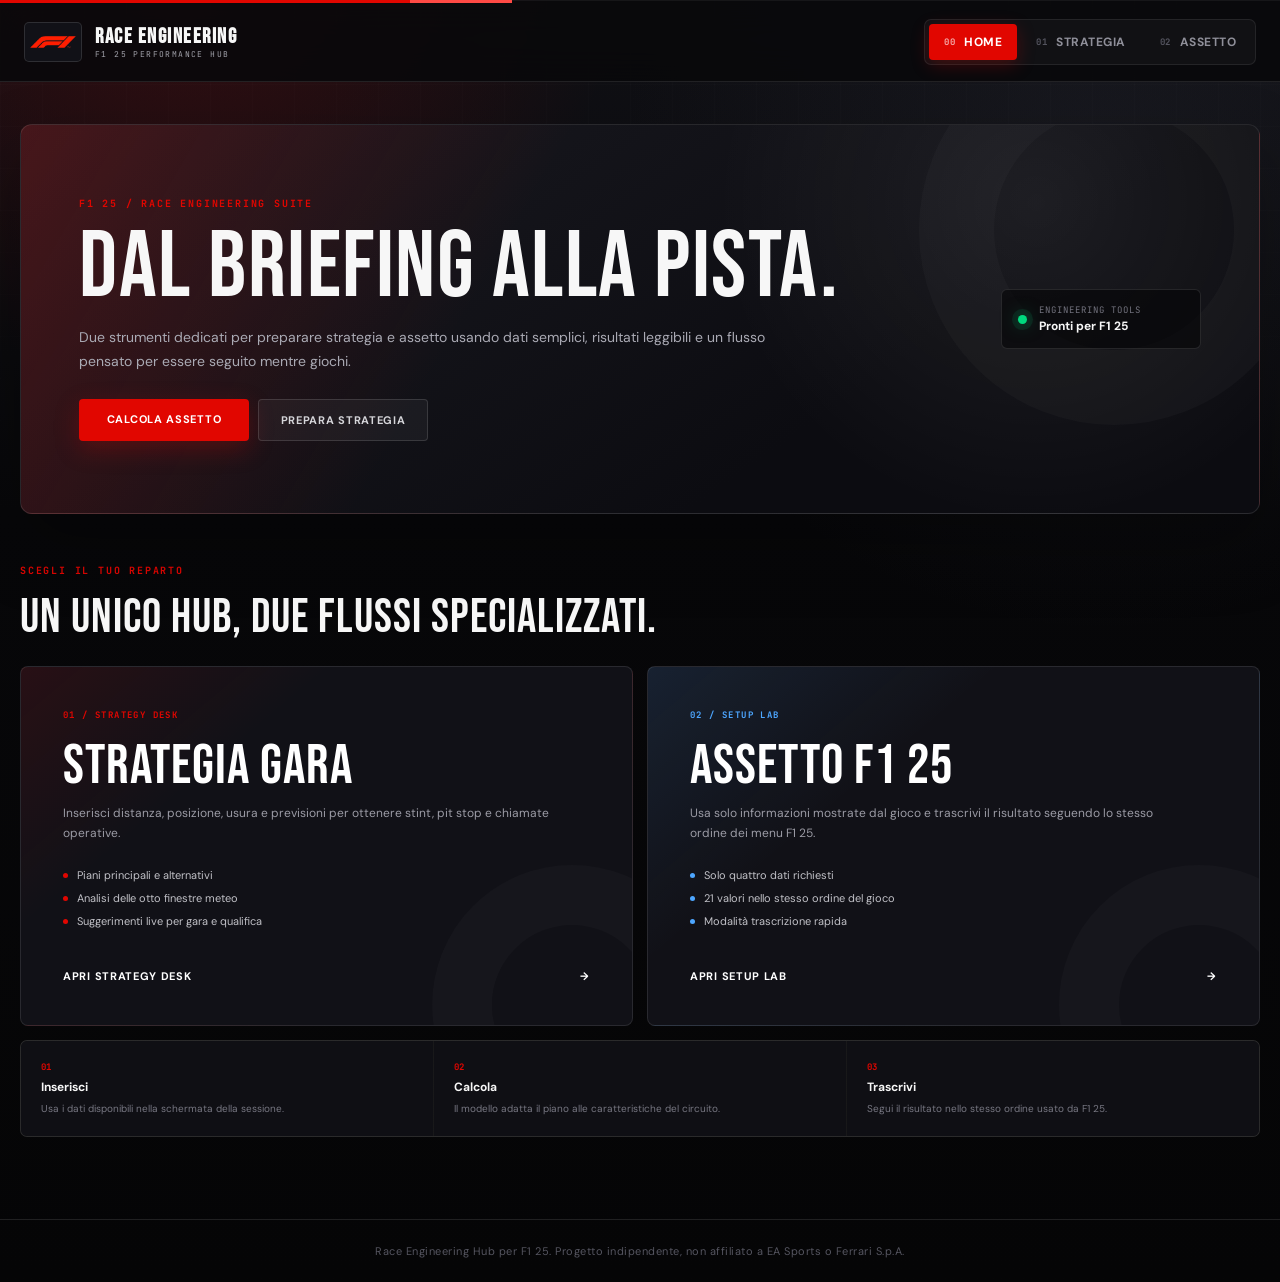
==== index.html @ 2915e136 "Create F1 25 race engineering hub" ====
<!DOCTYPE html>
<html lang="it">
<head>
  <meta charset="UTF-8">
  <meta name="viewport" content="width=device-width, initial-scale=1.0">
  <meta name="description" content="Race Engineering Hub per F1 25: strategia gara e assetto completo.">
  <title>Race Engineering Hub | F1 25</title>
  <link rel="preconnect" href="https://fonts.googleapis.com">
  <link rel="preconnect" href="https://fonts.gstatic.com" crossorigin>
  <link href="https://fonts.googleapis.com/css2?family=Bebas+Neue&family=DM+Sans:wght@300;400;500;600;700&family=JetBrains+Mono:wght@400;600;700&display=swap" rel="stylesheet">
  <link href="style.css" rel="stylesheet">
  <link rel="icon" type="image/jpeg" href="favicon.jpg">
</head>
<body>
  <header class="site-header">
    <div class="header-stripe"></div>
    <div class="header-inner">
      <a class="brand" href="index.html" aria-label="Race Engineering Hub">
        <figure class="header-favicon"><img src="favicon.jpg" alt=""></figure>
        <span class="brand-copy"><strong>Race Engineering</strong><small>F1 25 Performance Hub</small></span>
      </a>
      <nav class="main-nav" aria-label="Navigazione principale">
        <a class="nav-link active" href="index.html" aria-current="page"><span>00</span> Home</a>
        <a class="nav-link" href="ferrari_strategy_setup_engineer_f1_25.html"><span>01</span> Strategia</a>
        <a class="nav-link" href="assetto.html"><span>02</span> Assetto</a>
      </nav>
    </div>
  </header>

  <main class="container page-shell home-shell">
    <section class="page-hero home-hero">
      <div>
        <p class="eyebrow">F1 25 / Race engineering suite</p>
        <h1>Dal briefing alla pista.</h1>
        <p class="hero-copy">Due strumenti dedicati per preparare strategia e assetto usando dati semplici, risultati leggibili e un flusso pensato per essere seguito mentre giochi.</p>
        <div class="home-actions">
          <a class="primary-link" href="assetto.html">Calcola assetto</a>
          <a class="secondary-link" href="ferrari_strategy_setup_engineer_f1_25.html">Prepara strategia</a>
        </div>
      </div>
      <div class="hero-status"><span class="status-dot"></span><div><small>Engineering tools</small><strong>Pronti per F1 25</strong></div></div>
    </section>

    <section class="home-intro">
      <p class="section-kicker">Scegli il tuo reparto</p>
      <h2>Un unico hub, due flussi specializzati.</h2>
    </section>

    <div class="tool-grid">
      <a class="tool-card strategy-tool" href="ferrari_strategy_setup_engineer_f1_25.html">
        <span class="tool-number">01 / STRATEGY DESK</span>
        <h2>Strategia gara</h2>
        <p>Inserisci distanza, posizione, usura e previsioni per ottenere stint, pit stop e chiamate operative.</p>
        <ul>
          <li>Piani principali e alternativi</li>
          <li>Analisi delle otto finestre meteo</li>
          <li>Suggerimenti live per gara e qualifica</li>
        </ul>
        <strong class="tool-cta">Apri Strategy Desk <span>→</span></strong>
      </a>

      <a class="tool-card setup-tool" href="assetto.html">
        <span class="tool-number">02 / SETUP LAB</span>
        <h2>Assetto F1 25</h2>
        <p>Usa solo informazioni mostrate dal gioco e trascrivi il risultato seguendo lo stesso ordine dei menu F1 25.</p>
        <ul>
          <li>Solo quattro dati richiesti</li>
          <li>21 valori nello stesso ordine del gioco</li>
          <li>Modalità trascrizione rapida</li>
        </ul>
        <strong class="tool-cta">Apri Setup Lab <span>→</span></strong>
      </a>
    </div>

    <section class="home-process">
      <div><span>01</span><strong>Inserisci</strong><p>Usa i dati disponibili nella schermata della sessione.</p></div>
      <div><span>02</span><strong>Calcola</strong><p>Il modello adatta il piano alle caratteristiche del circuito.</p></div>
      <div><span>03</span><strong>Trascrivi</strong><p>Segui il risultato nello stesso ordine usato da F1 25.</p></div>
    </section>
  </main>

  <footer class="site-footer">Race Engineering Hub per F1 25. Progetto indipendente, non affiliato a EA Sports o Ferrari S.p.A.</footer>
</body>
</html>
---- style.css ----
:root {
  --red: #e10600;
  --red-dark: #790000;
  --red-glow: rgba(225,6,0,0.28);
  --gold: #f5c100;
  --gold-light: #fff200;
  --bg: #050507;
  --surface: #121217;
  --surface2: #181820;
  --surface3: #22222b;
  --border: rgba(255,255,255,0.11);
  --border-active: rgba(225,6,0,0.62);
  --text: #f7f7f7;
  --muted: #a1a1aa;
  --green: #00d97e;
  --yellow: #f5c842;
  --blue: #4da6ff;
  --soft-tyre: #e8001a;
  --medium-tyre: #f5c100;
  --hard-tyre: #d4d4d4;
  --inter-tyre: #1db954;
  --wet-tyre: #1565c0;
}

*, *::before, *::after { box-sizing: border-box; margin: 0; padding: 0; }

html { scroll-behavior: smooth; }

body {
  font-family: 'DM Sans', sans-serif;
  background:
    linear-gradient(135deg, rgba(225,6,0,0.13) 0 12%, transparent 12% 100%),
    linear-gradient(180deg, #15151e 0%, var(--bg) 36%, #08080b 100%);
  color: var(--text);
  min-height: 100vh;
  overflow-x: hidden;
}

/* --- NOISE OVERLAY --- */
body::before {
  content: '';
  position: fixed;
  inset: 0;
  background-image:
    linear-gradient(135deg, rgba(255,255,255,0.045) 0 1px, transparent 1px 18px),
    linear-gradient(90deg, transparent 0 48%, rgba(225,6,0,0.08) 48% 50%, transparent 50% 100%);
  pointer-events: none;
  z-index: 0;
  opacity: 0.55;
}

/* --- HEADER --- */
.site-header {
  position: relative;
  overflow: hidden;
  padding: 0;
  background:
    radial-gradient(circle at 20% 10%, rgba(255,255,255,0.08), transparent 20%),
    linear-gradient(120deg, rgba(225,6,0,0.24) 0 18%, transparent 18% 100%),
    linear-gradient(180deg, #18181f 0%, #070708 100%);
  border-bottom: 1px solid rgba(255,255,255,0.14);
  box-shadow: inset 0 1px 0 rgba(255,255,255,0.05);
}

.site-header::after {
  content: '';
  position: absolute;
  right: -80px;
  bottom: -42px;
  width: 360px;
  height: 120px;
  transform: skewX(-24deg);
  background: repeating-linear-gradient(90deg, rgba(255,255,255,0.10) 0 12px, transparent 12px 24px);
  opacity: 0.22;
}

.header-stripe {
  height: 6px;
  background: linear-gradient(90deg, var(--red) 0 36%, #fff 36% 41%, var(--red) 41% 100%);
}

.header-inner {
  position: relative;
  z-index: 1;
  max-width: 1200px;
  margin: auto;
  padding: 28px 28px 24px;
  display: flex;
  align-items: center;
  justify-content: space-between;
  gap: 18px;
}

.header-favicon {
  width: 95px;
  height: 60px;
  flex-shrink: 0;
  display: grid;
  place-items: center;
  align-self: center;
}

.header-favicon img {
  width: 100%;
  height: auto;
  display: block;
}

.header-title {
  display: flex;
  align-items: center;
  gap: 14px;
  flex: 1;
}

.header-title h1 {
  font-family: 'Bebas Neue', sans-serif;
  font-size: clamp(28px, 4vw, 42px);
  letter-spacing: 1.5px;
  line-height: 1.05;
  color: #fff;
  text-transform: uppercase;
  text-shadow: 0 1px 3px rgba(0,0,0,0.35);
}

.header-title h1 span {
  color: var(--red);
}

.header-title p {
  color: var(--muted);
  font-size: 13px;
  margin-top: 4px;
  letter-spacing: 0.5px;
  font-weight: 300;
}

.header-badge {
  background: var(--red);
  border: 1px solid rgba(255,255,255,0.16);
  color: #fff;
  font-family: 'JetBrains Mono', monospace;
  font-size: 11px;
  padding: 6px 12px;
  border-radius: 0;
  text-transform: uppercase;
  letter-spacing: 1px;
  white-space: nowrap;
  clip-path: polygon(10px 0, 100% 0, calc(100% - 10px) 100%, 0 100%);
}

/* --- MAIN LAYOUT --- */
.container {
  position: relative;
  z-index: 1;
  max-width: 1200px;
  margin: auto;
  padding: 32px 20px 48px;
}

.input-grid {
  display: grid;
  grid-template-columns: repeat(auto-fit, minmax(min(300px, 100%), 1fr));
  gap: 14px;
  margin-bottom: 18px;
}

/* --- CARDS --- */
.card {
  background:
    linear-gradient(135deg, rgba(225,6,0,0.12) 0 20px, transparent 20px 100%),
    linear-gradient(180deg, rgba(255,255,255,0.045), transparent 38%),
    #101015;
  border: 1px solid rgba(255,255,255,0.09);
  border-radius: 10px;
  padding: 24px;
  position: relative;
  overflow: hidden;
  transition: border-color 0.2s ease, transform 0.2s ease, box-shadow 0.2s ease;
  box-shadow: 0 10px 30px rgba(0,0,0,0.15);
}

.card:hover {
  border-color: rgba(225,6,0,0.48);
  transform: translateY(-1px);
}

.card::after {
  content: '';
  position: absolute;
  inset: auto 0 0;
  height: 2px;
  background: linear-gradient(90deg, var(--red), transparent 62%);
  opacity: 0.7;
}

.card-title {
  font-family: 'Bebas Neue', sans-serif;
  font-size: 19px;
  letter-spacing: 1px;
  color: #fff;
  display: flex;
  align-items: center;
  gap: 10px;
  margin-bottom: 20px;
  padding-bottom: 14px;
  border-bottom: 1px solid rgba(255,255,255,0.16);
  text-transform: uppercase;
}

.card-title .step {
  background: var(--red);
  color: #fff;
  font-size: 11px;
  font-family: 'JetBrains Mono', monospace;
  width: 22px;
  height: 22px;
  border-radius: 2px;
  display: flex;
  align-items: center;
  justify-content: center;
  flex-shrink: 0;
  font-style: normal;
  clip-path: polygon(6px 0, 100% 0, calc(100% - 6px) 100%, 0 100%);
}

/* --- FORM ELEMENTS --- */
.field {
  margin-bottom: 16px;
}

.field:last-child { margin-bottom: 0; }

.field label {
  display: block;
  font-size: 11px;
  font-weight: 700;
  text-transform: uppercase;
  letter-spacing: 1.2px;
  color: var(--muted);
  margin-bottom: 6px;
}

.field input,
.field select {
  width: 100%;
  background: #09090f;
  border: 1px solid rgba(255,255,255,0.08);
  color: var(--text);
  font-family: 'DM Sans', sans-serif;
  font-size: 14px;
  padding: 12px 14px;
  border-radius: 6px;
  outline: none;
  transition: border-color 0.2s, box-shadow 0.2s, transform 0.2s;
  appearance: none;
  -webkit-appearance: none;
}

.field input:focus,
.field select:focus {
  border-color: var(--red);
  box-shadow: inset 4px 0 0 var(--red), 0 0 0 3px var(--red-glow);
}

.field input.is-invalid,
.field select.is-invalid,
.weather-cell select.is-invalid {
  border-color: #ff4d4d;
  box-shadow: 0 0 0 3px rgba(255,77,77,0.18);
}

.field select {
  background-image: url("data:image/svg+xml,%3Csvg xmlns='http://www.w3.org/2000/svg' width='12' height='7' viewBox='0 0 12 7'%3E%3Cpath d='M1 1l5 5 5-5' stroke='%23888' stroke-width='1.5' fill='none' stroke-linecap='round'/%3E%3C/svg%3E");
  background-repeat: no-repeat;
  background-position: right 12px center;
  padding-right: 36px;
  cursor: pointer;
}

.field input::placeholder { color: #444; }

/* --- WEATHER GRID --- */
.weather-grid {
  display: grid;
  grid-template-columns: repeat(4, 1fr);
  gap: 8px;
  margin-top: 2px;
}

.weather-cell label {
  font-size: 10px;
  letter-spacing: 1px;
  color: var(--muted);
  text-transform: uppercase;
  font-weight: 700;
  display: block;
  margin-bottom: 5px;
}

.weather-cell select {
  width: 100%;
  background: #0c0c11;
  border: 1px solid var(--border);
  color: var(--text);
  font-size: 13px;
  padding: 8px 10px;
  border-radius: 4px;
  outline: none;
  appearance: none;
  -webkit-appearance: none;
  cursor: pointer;
  transition: border-color 0.2s;
}

.weather-cell select:focus {
  border-color: var(--red);
}

/* --- CTA BUTTON --- */
.cta-row {
  margin: 20px 0;
}

.btn-calculate {
  width: 100%;
  background:
    linear-gradient(135deg, #ff2d20 0 20%, #c10000 20% 100%);
  color: #fff;
  border: 1px solid rgba(255,255,255,0.14);
  border-radius: 6px;
  padding: 18px 32px;
  font-family: 'Bebas Neue', sans-serif;
  font-size: 21px;
  letter-spacing: 2.2px;
  text-transform: uppercase;
  cursor: pointer;
  position: relative;
  overflow: hidden;
  transition: background 0.2s, transform 0.1s, box-shadow 0.2s;
  box-shadow: 0 6px 26px rgba(225,6,0,0.35);
}

.btn-calculate::before {
  content: '';
  position: absolute;
  top: 0;
  left: -100%;
  width: 100%;
  height: 100%;
  background: linear-gradient(105deg, transparent 0 35%, rgba(255,255,255,0.24) 35% 48%, transparent 48% 100%);
  transition: left 0.5s ease;
}

.btn-calculate:hover::before { left: 100%; }

.btn-calculate:hover {
  background: #ff1f1a;
  box-shadow: 0 6px 32px rgba(225,6,0,0.5);
}

.btn-calculate:active { transform: scale(0.99); }

/* --- OUTPUT SECTION --- */
#output {
  background:
    linear-gradient(135deg, rgba(255,255,255,0.04) 0 18%, transparent 18% 100%),
    var(--surface);
  border: 1px solid var(--border);
  border-radius: 6px;
  padding: 28px;
  min-height: 80px;
  display: flex;
  align-items: center;
  justify-content: center;
  color: var(--muted);
  font-size: 14px;
  transition: border-color 0.3s;
}

#output.has-result {
  display: block;
  align-items: unset;
  justify-content: unset;
  border-color: rgba(225,6,0,0.2);
  animation: fadeIn 0.4s ease;
}

@keyframes fadeIn {
  from { opacity: 0; transform: translateY(8px); }
  to { opacity: 1; transform: translateY(0); }
}

/* --- OUTPUT INTERNALS --- */
.out-section {
  margin-bottom: 28px;
  overflow-x: auto;
}

.out-section:last-child { margin-bottom: 0; }

.out-title {
  font-family: 'Bebas Neue', sans-serif;
  font-size: 17px;
  letter-spacing: 1px;
  color: var(--text);
  padding: 0 0 10px;
  margin-bottom: 16px;
  border-bottom: 1px solid rgba(255,255,255,0.16);
  display: flex;
  align-items: center;
  gap: 8px;
  text-transform: uppercase;
}

.out-title .icon {
  font-size: 14px;
}

/* Summary row */
.summary-grid {
  display: grid;
  grid-template-columns: repeat(auto-fit, minmax(200px, 1fr));
  gap: 10px;
  margin-bottom: 20px;
}

.summary-item {
  background: linear-gradient(135deg, rgba(225,6,0,0.08) 0 14px, transparent 14px 100%), var(--surface2);
  border: 1px solid var(--border);
  border-radius: 4px;
  padding: 12px 16px;
}

.summary-item .s-label {
  font-size: 10px;
  text-transform: uppercase;
  letter-spacing: 1.2px;
  color: var(--muted);
  font-weight: 700;
  margin-bottom: 4px;
}

.summary-item .s-value {
  font-size: 15px;
  font-weight: 600;
  color: var(--text);
}

.s-value.highlight { color: var(--red); }
.s-value.warn { color: var(--yellow); }
.s-value.good { color: var(--green); }
.s-value.blue { color: var(--blue); }

/* Tyre tags */
.tyre-tag {
  display: inline-flex;
  align-items: center;
  gap: 5px;
  padding: 4px 10px;
  border-radius: 3px;
  font-size: 12px;
  font-weight: 700;
  font-family: 'JetBrains Mono', monospace;
  letter-spacing: 0.5px;
}

.tyre-soft { background: var(--soft-tyre); color: #fff; }
.tyre-medium { background: var(--medium-tyre); color: #111; }
.tyre-hard { background: var(--hard-tyre); color: #111; }
.tyre-inter { background: var(--inter-tyre); color: #fff; }
.tyre-wet { background: var(--wet-tyre); color: #fff; }

/* Tables */
.data-table {
  width: 100%;
  min-width: 560px;
  border-collapse: collapse;
  font-size: 13px;
}

.data-table th {
  background: #0b0b10;
  color: var(--muted);
  font-size: 10px;
  font-weight: 700;
  text-transform: uppercase;
  letter-spacing: 1.2px;
  padding: 10px 14px;
  text-align: left;
  border-bottom: 2px solid var(--red);
}

.data-table td {
  padding: 11px 14px;
  border-bottom: 1px solid var(--border);
  vertical-align: middle;
}

.data-table tr:last-child td { border-bottom: none; }

.data-table tbody tr:hover {
  background: rgba(225,6,0,0.08);
}

.data-table .plan-name {
  font-weight: 700;
  color: var(--text);
}

.data-table .plan-name.primary {
  color: var(--gold-light);
}

.pit-lap {
  font-family: 'JetBrains Mono', monospace;
  font-size: 12px;
  color: var(--muted);
}

/* Forecast row */
.forecast-row {
  display: grid;
  grid-template-columns: repeat(8, 1fr);
  gap: 6px;
}

.forecast-block {
  background: var(--surface2);
  border: 1px solid var(--border);
  border-radius: 4px;
  padding: 10px 6px;
  text-align: center;
}

.forecast-block .f-num {
  font-size: 10px;
  font-weight: 700;
  color: var(--muted);
  font-family: 'JetBrains Mono', monospace;
  display: block;
}

.forecast-block .f-icon { font-size: 20px; display: block; margin: 4px 0; }

.forecast-block .f-laps {
  font-size: 10px;
  color: var(--muted);
  font-family: 'JetBrains Mono', monospace;
  display: block;
}

.forecast-block.wet-block { border-color: rgba(77,166,255,0.3); background: rgba(21,101,192,0.15); }
.forecast-block.rain-block { border-color: rgba(77,166,255,0.5); background: rgba(21,101,192,0.25); }
.forecast-block.heavy-block { border-color: rgba(77,166,255,0.8); background: rgba(21,101,192,0.4); }

/* Live race calls */
.live-grid {
  display: grid;
  grid-template-columns: repeat(auto-fit, minmax(260px, 1fr));
  gap: 10px;
}

.live-call {
  background:
    linear-gradient(135deg, rgba(225,6,0,0.10) 0 18px, transparent 18px 100%),
    var(--surface2);
  border: 1px solid var(--border);
  border-left: 3px solid var(--red);
  border-radius: 4px;
  padding: 14px;
}

.live-event {
  font-size: 11px;
  font-weight: 700;
  text-transform: uppercase;
  letter-spacing: 1.1px;
  color: #fff;
  margin-bottom: 8px;
}

.live-action {
  color: var(--text);
  font-size: 13px;
  line-height: 1.5;
}

.live-trigger {
  color: var(--muted);
  font-size: 12px;
  line-height: 1.45;
  margin-top: 8px;
  padding-top: 8px;
  border-top: 1px solid var(--border);
}

/* Setup box */
.setup-grid {
  display: grid;
  grid-template-columns: repeat(auto-fill, minmax(140px, 1fr));
  gap: 8px;
}

.setup-item {
  background:
    linear-gradient(135deg, rgba(225,6,0,0.10) 0 16px, transparent 16px 100%),
    var(--surface2);
  border: 1px solid var(--border);
  border-radius: 4px;
  padding: 12px;
  position: relative;
  overflow: hidden;
}

.setup-item::before {
  content: '';
  position: absolute;
  top: 0;
  left: 0;
  right: 0;
  height: 2px;
  background: var(--red);
  opacity: 0.4;
}

.setup-item .si-label {
  font-size: 10px;
  text-transform: uppercase;
  letter-spacing: 0.8px;
  color: var(--muted);
  font-weight: 600;
  line-height: 1.3;
}

.setup-item .si-value {
  font-family: 'JetBrains Mono', monospace;
  font-size: 22px;
  font-weight: 700;
  color: #fff;
  margin-top: 4px;
  display: block;
}

/* Progress bar */
.wear-bar-wrap {
  display: flex;
  align-items: center;
  gap: 8px;
}

.wear-pct {
  font-family: 'JetBrains Mono', monospace;
  font-size: 12px;
  color: var(--muted);
  min-width: 36px;
}

.wear-bar {
  flex: 1;
  height: 6px;
  background: var(--surface3);
  border-radius: 999px;
  overflow: hidden;
}

.wear-bar-fill {
  height: 100%;
  border-radius: 999px;
  background: var(--red);
  transition: width 0.5s ease;
}

.wear-bar-fill.ok { background: var(--green); }
.wear-bar-fill.warn { background: var(--yellow); }
.wear-bar-fill.danger { background: var(--red); }

/* Radio box */
.radio-box {
  background: linear-gradient(135deg, rgba(225,6,0,0.10) 0 22px, transparent 22px 100%), var(--surface2);
  border-left: 3px solid var(--red);
  border-radius: 0 4px 4px 0;
  padding: 14px 18px;
  font-size: 14px;
  line-height: 1.6;
  font-style: italic;
  color: var(--text);
}

/* Info list */
.info-list { list-style: none; }

.info-list li {
  display: flex;
  gap: 10px;
  padding: 8px 0;
  border-bottom: 1px solid var(--border);
  font-size: 13px;
  line-height: 1.5;
}

.info-list li:last-child { border-bottom: none; }

.info-list .li-key {
  font-size: 10px;
  font-weight: 700;
  text-transform: uppercase;
  letter-spacing: 1px;
  color: var(--red);
  min-width: 130px;
  padding-top: 1px;
  flex-shrink: 0;
}

/* Arrow separator */
.arrow-sep {
  color: var(--muted);
  font-size: 12px;
  margin: 0 4px;
}

/* Error/warning output */
.out-error {
  background: rgba(225,6,0,0.08);
  border: 1px solid rgba(225,6,0,0.25);
  border-radius: 4px;
  padding: 14px 18px;
  color: #ff6b6b;
  font-size: 14px;
  line-height: 1.6;
}

/* Footer */
.site-footer {
  position: relative;
  z-index: 1;
  text-align: center;
  padding: 24px;
  border-top: 1px solid var(--border);
  color: #444;
  font-size: 11px;
  letter-spacing: 0.5px;
}

/* Responsive */
@media (max-width: 640px) {
  .header-inner { gap: 14px; padding: 22px 18px 20px; }
  .header-logo { width: 74px; height: 44px; }
  .header-title h1 { font-size: 25px; }
  .weather-grid { grid-template-columns: repeat(2, 1fr); }
  .forecast-row { grid-template-columns: repeat(4, 1fr); }
  .setup-grid { grid-template-columns: repeat(2, 1fr); }
  .data-table { min-width: 500px; }
  .header-badge { display: none; }
}

/* Professional application shell */
body {
  background:
    radial-gradient(circle at 14% -5%, rgba(225, 6, 0, 0.19), transparent 28rem),
    radial-gradient(circle at 86% 12%, rgba(86, 92, 112, 0.12), transparent 30rem),
    linear-gradient(180deg, #111116 0, #070709 32rem, #050506 100%);
}

body::before {
  background-image:
    linear-gradient(rgba(255,255,255,0.018) 1px, transparent 1px),
    linear-gradient(90deg, rgba(255,255,255,0.018) 1px, transparent 1px);
  background-size: 42px 42px;
  mask-image: linear-gradient(to bottom, #000, transparent 78%);
  opacity: 0.8;
}

.site-header {
  position: sticky;
  top: 0;
  z-index: 20;
  overflow: visible;
  background: rgba(8, 8, 11, 0.88);
  border-bottom-color: rgba(255,255,255,0.1);
  backdrop-filter: blur(18px);
}

.site-header::after {
  display: none;
}

.header-stripe {
  height: 3px;
  background: linear-gradient(90deg, var(--red) 0 32%, #ff4a45 32% 40%, transparent 40%);
}

.header-inner {
  max-width: 1280px;
  min-height: 78px;
  padding: 0 24px;
}

.brand {
  display: inline-flex;
  align-items: center;
  gap: 13px;
  color: var(--text);
  text-decoration: none;
}

.header-favicon {
  width: 58px;
  height: 40px;
  padding: 5px;
  background: #111117;
  border: 1px solid rgba(255,255,255,0.12);
  border-radius: 5px;
}

.brand-copy {
  display: grid;
  gap: 2px;
}

.brand-copy strong {
  font-family: 'Bebas Neue', sans-serif;
  font-size: 21px;
  line-height: 1;
  letter-spacing: 1.5px;
  text-transform: uppercase;
}

.brand-copy small {
  color: var(--muted);
  font-family: 'JetBrains Mono', monospace;
  font-size: 8px;
  letter-spacing: 1.4px;
  text-transform: uppercase;
}

.main-nav {
  display: flex;
  align-items: center;
  gap: 4px;
  padding: 4px;
  background: rgba(255,255,255,0.035);
  border: 1px solid rgba(255,255,255,0.08);
  border-radius: 7px;
}

.nav-link {
  display: inline-flex;
  align-items: center;
  gap: 9px;
  padding: 10px 15px;
  border-radius: 4px;
  color: #8f8f99;
  font-size: 12px;
  font-weight: 700;
  letter-spacing: 0.5px;
  text-decoration: none;
  text-transform: uppercase;
  transition: color 0.2s, background 0.2s;
}

.nav-link span {
  color: #555560;
  font-family: 'JetBrains Mono', monospace;
  font-size: 9px;
}

.nav-link:hover {
  color: #fff;
  background: rgba(255,255,255,0.05);
}

.nav-link.active {
  color: #fff;
  background: var(--red);
  box-shadow: 0 5px 18px rgba(225,6,0,0.25);
}

.nav-link.active span {
  color: rgba(255,255,255,0.66);
}

.page-shell {
  max-width: 1280px;
  padding-top: 42px;
}

.page-hero {
  min-height: 260px;
  margin-bottom: 38px;
  padding: clamp(28px, 5vw, 58px);
  display: flex;
  align-items: flex-end;
  justify-content: space-between;
  gap: 34px;
  position: relative;
  overflow: hidden;
  background:
    linear-gradient(125deg, rgba(225,6,0,0.18), transparent 36%),
    radial-gradient(circle at 82% 10%, rgba(255,255,255,0.07), transparent 18rem),
    linear-gradient(145deg, #191920, #0e0e13 65%);
  border: 1px solid rgba(255,255,255,0.11);
  border-radius: 12px;
  box-shadow: 0 30px 70px rgba(0,0,0,0.26);
}

.page-hero::after {
  content: '';
  position: absolute;
  right: -50px;
  top: -90px;
  width: 390px;
  height: 390px;
  border: 75px solid rgba(255,255,255,0.022);
  border-radius: 50%;
  pointer-events: none;
}

.setup-hero {
  background:
    linear-gradient(125deg, rgba(225,6,0,0.16), transparent 34%),
    radial-gradient(circle at 80% 0%, rgba(70,96,140,0.16), transparent 22rem),
    linear-gradient(145deg, #191920, #0d0d12 65%);
}

.eyebrow,
.section-kicker {
  margin-bottom: 12px;
  color: var(--red);
  font-family: 'JetBrains Mono', monospace;
  font-size: 10px;
  font-weight: 700;
  letter-spacing: 1.8px;
  text-transform: uppercase;
}

.page-hero h1 {
  max-width: 760px;
  margin-bottom: 12px;
  font-family: 'Bebas Neue', sans-serif;
  font-size: clamp(40px, 6vw, 72px);
  font-weight: 400;
  letter-spacing: 1.5px;
  line-height: 0.98;
  text-transform: uppercase;
}

.hero-copy {
  max-width: 690px;
  color: #aaaab4;
  font-size: 14px;
  line-height: 1.7;
}

.hero-status {
  min-width: 200px;
  padding: 14px 16px;
  display: flex;
  align-items: center;
  gap: 12px;
  position: relative;
  z-index: 1;
  background: rgba(4,4,6,0.58);
  border: 1px solid rgba(255,255,255,0.11);
  border-radius: 6px;
}

.status-dot {
  width: 9px;
  height: 9px;
  flex: 0 0 auto;
  background: var(--green);
  border-radius: 50%;
  box-shadow: 0 0 0 6px rgba(0,217,126,0.1), 0 0 18px rgba(0,217,126,0.5);
}

.hero-status div {
  display: grid;
  gap: 2px;
}

.hero-status small,
.completion-label {
  color: #73737e;
  font-family: 'JetBrains Mono', monospace;
  font-size: 9px;
  letter-spacing: 1px;
  text-transform: uppercase;
}

.hero-status strong {
  font-size: 12px;
}

.workspace-heading {
  margin: 0 0 18px;
  display: flex;
  align-items: end;
  justify-content: space-between;
  gap: 20px;
}

.workspace-heading .section-kicker {
  margin-bottom: 5px;
}

.workspace-heading h2,
.setup-result-header h2 {
  font-family: 'Bebas Neue', sans-serif;
  font-size: 29px;
  font-weight: 400;
  letter-spacing: 1px;
  text-transform: uppercase;
}

.text-link {
  color: #aaaab4;
  font-size: 12px;
  font-weight: 600;
  text-decoration: none;
}

.text-link:hover {
  color: #fff;
}

.completion-label strong {
  margin-right: 4px;
  color: #fff;
  font-size: 16px;
}

.model-note {
  margin: -18px 0 38px;
  padding: 16px 18px;
  display: flex;
  align-items: center;
  gap: 18px;
  background: rgba(77,166,255,0.055);
  border: 1px solid rgba(77,166,255,0.18);
  border-left: 3px solid var(--blue);
  border-radius: 5px;
}

.model-note p {
  color: #aaaab4;
  font-size: 12px;
  line-height: 1.55;
}

.note-code,
.result-code {
  flex: 0 0 auto;
  color: var(--blue);
  font-family: 'JetBrains Mono', monospace;
  font-size: 9px;
  font-weight: 700;
  letter-spacing: 1px;
}

.strategy-grid {
  grid-template-columns: repeat(2, minmax(0, 1fr));
}

.strategy-grid .weather-card {
  grid-column: 1 / -1;
}

.setup-form-grid {
  display: grid;
  grid-template-columns: repeat(3, minmax(0, 1fr));
  gap: 14px;
}

.setup-game-inputs {
  grid-template-columns: repeat(2, minmax(0, 1fr));
}

.card {
  padding: 25px;
  background:
    linear-gradient(135deg, rgba(225,6,0,0.085) 0 20px, transparent 20px),
    linear-gradient(180deg, rgba(255,255,255,0.025), transparent 40%),
    #101015;
  border-radius: 7px;
  box-shadow: 0 18px 45px rgba(0,0,0,0.16);
}

.card:hover {
  transform: none;
  border-color: rgba(255,255,255,0.16);
}

.card-title {
  margin-bottom: 8px;
  font-size: 20px;
}

.card-intro {
  min-height: 38px;
  margin-bottom: 20px;
  color: #777782;
  font-size: 11px;
  line-height: 1.55;
}

.field-row {
  display: grid;
  grid-template-columns: repeat(2, minmax(0, 1fr));
  gap: 12px;
}

.label-note {
  float: right;
  color: #5e5e68;
  font-family: 'JetBrains Mono', monospace;
  font-size: 9px;
  font-weight: 500;
}

.field input,
.field select,
.weather-cell select {
  min-height: 44px;
  background-color: #09090d;
  border-color: rgba(255,255,255,0.1);
}

.weather-grid {
  grid-template-columns: repeat(4, minmax(0, 1fr));
  gap: 10px;
}

.range-control {
  min-height: 44px;
  padding: 9px 11px 9px 14px;
  display: flex;
  align-items: center;
  gap: 13px;
  background: #09090d;
  border: 1px solid rgba(255,255,255,0.1);
  border-radius: 6px;
}

.range-control input[type="range"] {
  min-height: auto;
  padding: 0;
  flex: 1;
  accent-color: var(--red);
  background: transparent;
  border: 0;
}

.range-control output {
  min-width: 50px;
  color: #fff;
  font-family: 'JetBrains Mono', monospace;
  font-size: 11px;
  text-align: right;
}

.cta-row {
  margin: 24px 0;
}

.btn-calculate {
  min-height: 76px;
  padding: 16px 28px;
  display: grid;
  place-items: center;
  gap: 1px;
  border-radius: 7px;
  background: linear-gradient(120deg, #f01a14, #b60000 58%, #8b0000);
}

.btn-calculate span {
  font-family: 'Bebas Neue', sans-serif;
  font-size: 21px;
  letter-spacing: 2px;
}

.btn-calculate small {
  color: rgba(255,255,255,0.67);
  font-family: 'DM Sans', sans-serif;
  font-size: 9px;
  font-weight: 600;
  letter-spacing: 0.8px;
}

#output,
.setup-output {
  min-height: 150px;
  padding: 30px;
  background:
    linear-gradient(135deg, rgba(255,255,255,0.025) 0 15%, transparent 15%),
    #0f0f14;
  border: 1px solid rgba(255,255,255,0.1);
  border-radius: 8px;
  color: var(--muted);
}

.setup-output {
  display: flex;
  align-items: center;
  justify-content: center;
}

.setup-output.has-result {
  display: block;
  animation: fadeIn 0.4s ease;
}

.empty-state {
  display: grid;
  place-items: center;
  gap: 7px;
  text-align: center;
}

.empty-index,
.title-index {
  color: var(--red);
  font-family: 'JetBrains Mono', monospace;
  font-size: 9px;
  font-weight: 700;
  letter-spacing: 1.2px;
}

.empty-state strong {
  color: #f2f2f4;
  font-size: 14px;
}

.empty-state p {
  color: #6e6e78;
  font-size: 11px;
}

.out-title {
  gap: 10px;
  font-size: 19px;
}

.title-index {
  min-width: 25px;
  padding: 4px 5px;
  display: inline-grid;
  place-items: center;
  background: rgba(225,6,0,0.12);
  border: 1px solid rgba(225,6,0,0.22);
  border-radius: 3px;
}

.forecast-block .f-icon {
  color: #fff;
  font-family: 'JetBrains Mono', monospace;
  font-size: 10px;
  font-weight: 700;
  letter-spacing: 0.5px;
}

.setup-result-header {
  margin-bottom: 24px;
  padding-bottom: 22px;
  display: flex;
  align-items: end;
  justify-content: space-between;
  gap: 18px;
  border-bottom: 1px solid rgba(255,255,255,0.12);
}

.setup-result-header .result-code {
  display: block;
  margin-bottom: 7px;
  color: var(--red);
}

.setup-result-header h2 {
  margin-bottom: 4px;
  font-size: 36px;
}

.setup-result-header p {
  color: #7e7e89;
  font-size: 11px;
}

.copy-button {
  padding: 11px 15px;
  background: rgba(255,255,255,0.045);
  border: 1px solid rgba(255,255,255,0.14);
  border-radius: 4px;
  color: #fff;
  cursor: pointer;
  font-family: 'JetBrains Mono', monospace;
  font-size: 9px;
  font-weight: 700;
  letter-spacing: 0.7px;
  text-transform: uppercase;
}

.copy-button:hover {
  background: rgba(255,255,255,0.09);
}

.result-dashboard {
  margin-bottom: 28px;
  display: grid;
  grid-template-columns: 1.2fr 0.8fr;
  gap: 14px;
}

.result-panel,
.setup-category {
  padding: 20px;
  background: #131319;
  border: 1px solid rgba(255,255,255,0.085);
  border-radius: 6px;
}

.result-panel .out-title {
  margin-bottom: 18px;
}

.score-list {
  display: grid;
  gap: 12px;
}

.score-row {
  display: grid;
  grid-template-columns: 110px 1fr 28px;
  align-items: center;
  gap: 10px;
  font-size: 10px;
}

.score-row span {
  color: #9898a2;
}

.score-row strong {
  color: #fff;
  font-family: 'JetBrains Mono', monospace;
  font-size: 10px;
  text-align: right;
}

.score-track {
  height: 4px;
  overflow: hidden;
  background: #282832;
  border-radius: 9px;
}

.score-track i {
  height: 100%;
  display: block;
  background: linear-gradient(90deg, #9b0000, var(--red));
  border-radius: inherit;
}

.brief-grid {
  display: grid;
  grid-template-columns: repeat(2, minmax(0, 1fr));
  gap: 8px;
}

.brief-grid div {
  min-height: 65px;
  padding: 12px;
  display: grid;
  align-content: center;
  gap: 4px;
  background: #0c0c11;
  border: 1px solid rgba(255,255,255,0.075);
  border-radius: 4px;
}

.brief-grid span,
.setup-sheet-item span {
  color: #757580;
  font-size: 9px;
  font-weight: 700;
  letter-spacing: 0.6px;
  text-transform: uppercase;
}

.brief-grid strong {
  color: #fff;
  font-size: 11px;
}

.setup-sheet {
  overflow: visible;
}

.setup-category {
  margin-bottom: 10px;
  padding: 0;
  overflow: hidden;
}

.setup-category-title {
  padding: 10px 14px;
  background: #0a0a0e;
  border-bottom: 1px solid rgba(255,255,255,0.08);
  color: #a7a7b0;
  font-family: 'JetBrains Mono', monospace;
  font-size: 9px;
  font-weight: 700;
  letter-spacing: 1px;
  text-transform: uppercase;
}

.setup-category-title span {
  margin-right: 9px;
  color: var(--red);
}

.transcription-note {
  margin: -6px 0 16px;
  padding: 11px 13px;
  color: #a4a4ae;
  background: rgba(225,6,0,0.055);
  border-left: 2px solid var(--red);
  font-size: 11px;
  line-height: 1.55;
}

.setup-sheet-grid {
  display: grid;
  grid-template-columns: repeat(auto-fit, minmax(175px, 1fr));
}

.setup-sheet-item {
  min-height: 82px;
  padding: 15px;
  display: grid;
  align-content: space-between;
  gap: 8px;
  border-right: 1px solid rgba(255,255,255,0.065);
  border-bottom: 1px solid rgba(255,255,255,0.065);
}

.setup-sheet-item strong {
  color: #fff;
  font-family: 'JetBrains Mono', monospace;
  font-size: 22px;
  line-height: 1;
}

.setup-sheet-item strong small {
  margin-left: 3px;
  color: #777782;
  font-size: 9px;
  font-weight: 500;
}

.validation-grid {
  display: grid;
  grid-template-columns: repeat(3, minmax(0, 1fr));
  gap: 10px;
}

.validation-grid article {
  padding: 16px;
  background: #131319;
  border: 1px solid rgba(255,255,255,0.085);
  border-top: 2px solid rgba(225,6,0,0.7);
  border-radius: 4px;
}

.validation-grid span {
  color: var(--red);
  font-family: 'JetBrains Mono', monospace;
  font-size: 9px;
  font-weight: 700;
  letter-spacing: 1px;
  text-transform: uppercase;
}

.validation-grid strong {
  margin: 6px 0;
  display: block;
  color: #fff;
  font-size: 12px;
}

.validation-grid p,
.result-disclaimer {
  color: #7d7d87;
  font-size: 10px;
  line-height: 1.55;
}

.result-disclaimer {
  padding: 13px 15px;
  background: rgba(245,200,66,0.04);
  border: 1px solid rgba(245,200,66,0.13);
  border-radius: 4px;
  color: #9b9273;
}

.site-footer {
  margin-top: 28px;
  color: #555560;
}

/* Home */
.home-shell {
  padding-bottom: 54px;
}

.home-hero {
  min-height: 390px;
  align-items: center;
  background:
    linear-gradient(120deg, rgba(225,6,0,0.22), transparent 38%),
    radial-gradient(circle at 82% 20%, rgba(255,255,255,0.07), transparent 20rem),
    linear-gradient(145deg, #1b1b22, #0c0c11 68%);
}

.home-hero h1 {
  max-width: 850px;
  font-size: clamp(54px, 8vw, 94px);
}

.home-actions {
  margin-top: 26px;
  display: flex;
  flex-wrap: wrap;
  gap: 9px;
}

.primary-link,
.secondary-link {
  min-width: 170px;
  padding: 13px 18px;
  border-radius: 4px;
  font-size: 11px;
  font-weight: 700;
  letter-spacing: 0.7px;
  text-align: center;
  text-decoration: none;
  text-transform: uppercase;
}

.primary-link {
  color: #fff;
  background: var(--red);
  box-shadow: 0 8px 24px rgba(225,6,0,0.25);
}

.secondary-link {
  color: #d5d5d9;
  background: rgba(255,255,255,0.045);
  border: 1px solid rgba(255,255,255,0.13);
}

.home-intro {
  margin: 50px 0 20px;
}

.home-intro h2 {
  font-family: 'Bebas Neue', sans-serif;
  font-size: clamp(30px, 5vw, 48px);
  font-weight: 400;
  letter-spacing: 1px;
  text-transform: uppercase;
}

.tool-grid {
  display: grid;
  grid-template-columns: repeat(2, minmax(0, 1fr));
  gap: 14px;
}

.tool-card {
  min-height: 360px;
  padding: clamp(24px, 4vw, 42px);
  display: flex;
  flex-direction: column;
  position: relative;
  overflow: hidden;
  color: #fff;
  background:
    linear-gradient(140deg, rgba(225,6,0,0.11), transparent 30%),
    #111117;
  border: 1px solid rgba(255,255,255,0.1);
  border-radius: 8px;
  text-decoration: none;
  transition: transform 0.2s, border-color 0.2s, box-shadow 0.2s;
}

.tool-card::after {
  content: '';
  position: absolute;
  right: -80px;
  bottom: -120px;
  width: 280px;
  height: 280px;
  border: 60px solid rgba(255,255,255,0.018);
  border-radius: 50%;
}

.tool-card:hover {
  transform: translateY(-3px);
  border-color: rgba(225,6,0,0.45);
  box-shadow: 0 24px 60px rgba(0,0,0,0.28);
}

.setup-tool {
  background:
    linear-gradient(140deg, rgba(77,166,255,0.11), transparent 34%),
    #111117;
}

.tool-number {
  color: var(--red);
  font-family: 'JetBrains Mono', monospace;
  font-size: 9px;
  font-weight: 700;
  letter-spacing: 1.4px;
}

.setup-tool .tool-number {
  color: var(--blue);
}

.tool-card h2 {
  margin: 18px 0 9px;
  font-family: 'Bebas Neue', sans-serif;
  font-size: clamp(38px, 5vw, 56px);
  font-weight: 400;
  letter-spacing: 1px;
  line-height: 1;
  text-transform: uppercase;
}

.tool-card p {
  max-width: 500px;
  color: #9b9ba5;
  font-size: 12px;
  line-height: 1.65;
}

.tool-card ul {
  margin: 24px 0 30px;
  display: grid;
  gap: 9px;
  list-style: none;
}

.tool-card li {
  color: #c1c1c7;
  font-size: 11px;
}

.tool-card li::before {
  content: '';
  width: 5px;
  height: 5px;
  margin-right: 9px;
  display: inline-block;
  background: var(--red);
  border-radius: 50%;
  vertical-align: 1px;
}

.setup-tool li::before {
  background: var(--blue);
}

.tool-cta {
  margin-top: auto;
  display: flex;
  justify-content: space-between;
  position: relative;
  z-index: 1;
  color: #fff;
  font-size: 11px;
  letter-spacing: 0.7px;
  text-transform: uppercase;
}

.home-process {
  margin-top: 14px;
  display: grid;
  grid-template-columns: repeat(3, minmax(0, 1fr));
  gap: 1px;
  overflow: hidden;
  background: rgba(255,255,255,0.08);
  border: 1px solid rgba(255,255,255,0.08);
  border-radius: 7px;
}

.home-process div {
  padding: 20px;
  display: grid;
  gap: 6px;
  background: #0f0f14;
}

.home-process span {
  color: var(--red);
  font-family: 'JetBrains Mono', monospace;
  font-size: 9px;
  font-weight: 700;
}

.home-process strong {
  font-size: 12px;
}

.home-process p {
  color: #777782;
  font-size: 10px;
  line-height: 1.5;
}

@media (max-width: 980px) {
  .setup-form-grid {
    grid-template-columns: 1fr;
  }

  .setup-form-card .card-intro {
    min-height: 0;
  }

  .result-dashboard {
    grid-template-columns: 1fr;
  }

  .tool-grid {
    grid-template-columns: 1fr;
  }
}

@media (max-width: 760px) {
  .header-inner {
    min-height: 70px;
    padding: 10px 15px;
  }

  .brand-copy small,
  .nav-link span {
    display: none;
  }

  .nav-link {
    padding: 9px 11px;
    font-size: 10px;
  }

  .page-shell {
    padding: 24px 14px 38px;
  }

  .page-hero {
    min-height: 0;
    padding: 28px 22px;
    display: block;
  }

  .hero-status {
    margin-top: 24px;
    min-width: 0;
  }

  .workspace-heading {
    align-items: start;
    flex-direction: column;
  }

  .model-note {
    margin-top: -8px;
    align-items: start;
    flex-direction: column;
    gap: 8px;
  }

  .strategy-grid,
  .field-row,
  .validation-grid,
  .home-process {
    grid-template-columns: 1fr;
  }

  .weather-grid {
    grid-template-columns: repeat(2, minmax(0, 1fr));
  }

  .setup-result-header {
    align-items: start;
    flex-direction: column;
  }

  .copy-button {
    width: 100%;
  }

  #output,
  .setup-output {
    padding: 20px;
  }
}

@media (max-width: 440px) {
  .header-favicon {
    display: none;
  }

  .brand-copy strong {
    font-size: 17px;
  }

  .main-nav {
    gap: 1px;
  }

  .nav-link {
    padding: 8px;
  }

  .page-hero h1 {
    font-size: 39px;
  }

  .weather-grid,
  .brief-grid {
    grid-template-columns: 1fr;
  }
}
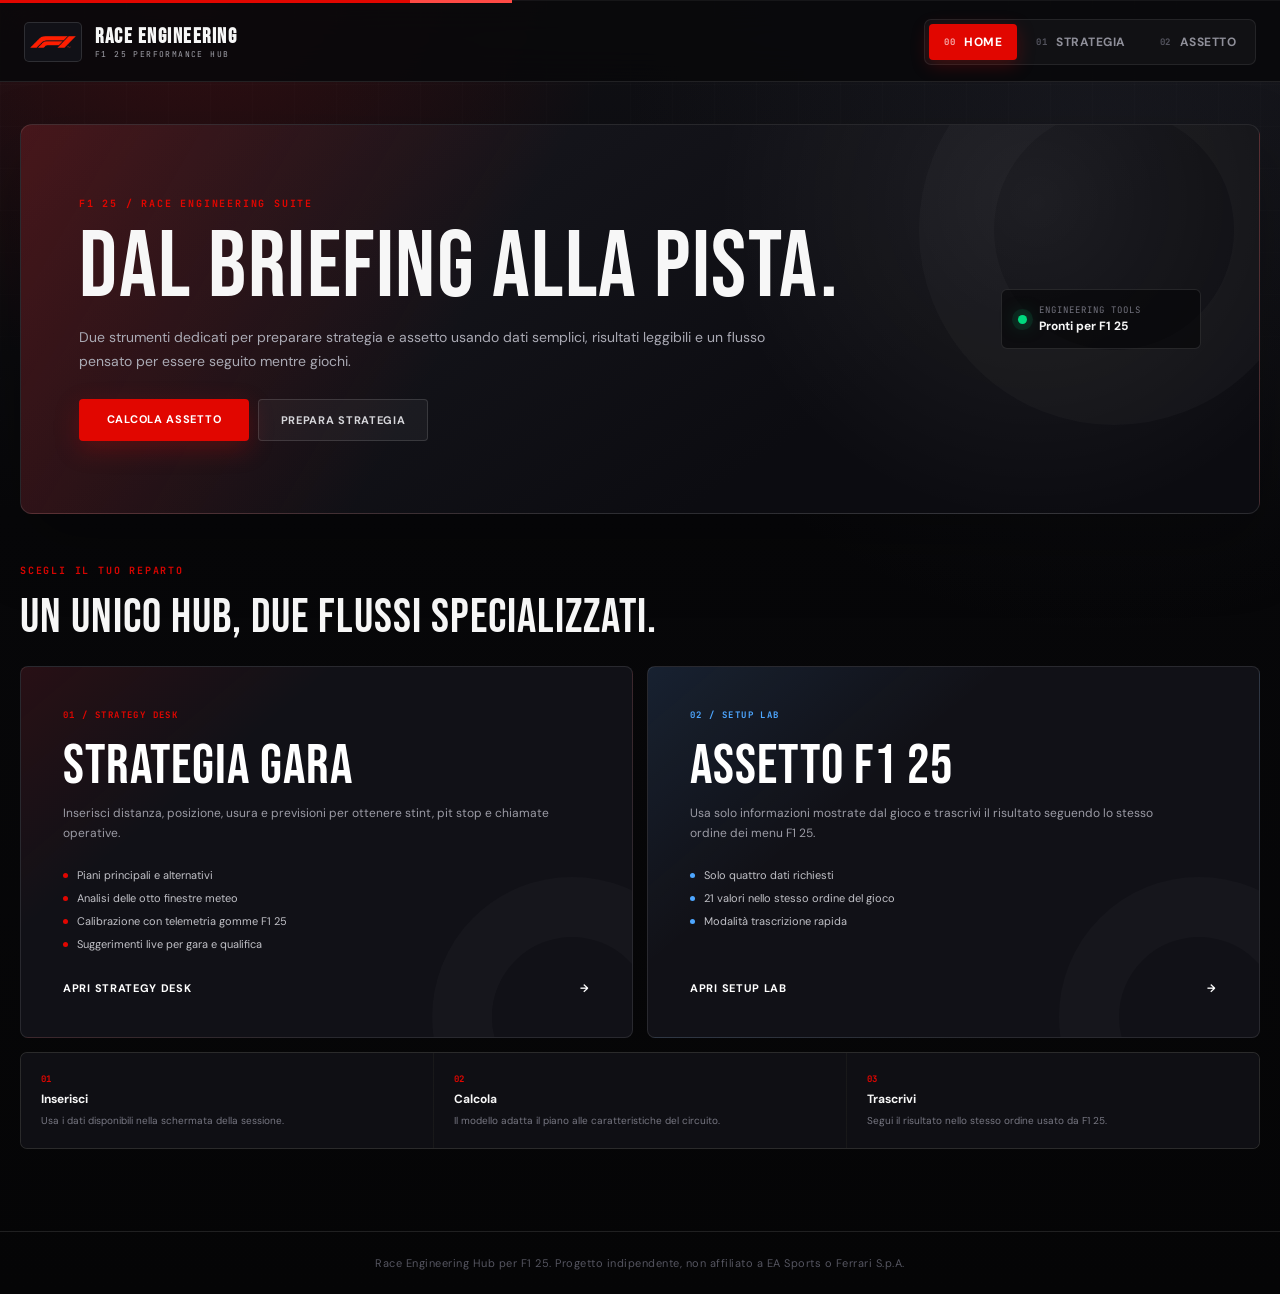
==== commit ccbe7e88: "Add F1 25 telemetry strategy calibration" ====
--- a/index.html
+++ b/index.html
@@ -54,6 +54,7 @@
         <ul>
           <li>Piani principali e alternativi</li>
           <li>Analisi delle otto finestre meteo</li>
+          <li>Calibrazione con telemetria gomme F1 25</li>
           <li>Suggerimenti live per gara e qualifica</li>
         </ul>
         <strong class="tool-cta">Apri Strategy Desk <span>→</span></strong>
--- a/style.css
+++ b/style.css
@@ -512,10 +512,42 @@
   color: var(--gold-light);
 }
 
+.plan-reason {
+  max-width: 320px;
+  margin-top: 5px;
+  display: block;
+  color: #777782;
+  font-size: 10px;
+  font-weight: 400;
+  line-height: 1.45;
+}
+
 .pit-lap {
   font-family: 'JetBrains Mono', monospace;
   font-size: 12px;
   color: var(--muted);
+}
+
+.delta-time {
+  color: #90909a;
+  font-family: 'JetBrains Mono', monospace;
+  font-size: 11px;
+  white-space: nowrap;
+}
+
+.delta-time.primary {
+  color: var(--green);
+}
+
+.summary-wide {
+  grid-column: span 2;
+}
+
+.strategy-reason {
+  color: #d2d2d7 !important;
+  font-size: 12px !important;
+  font-weight: 500 !important;
+  line-height: 1.55;
 }
 
 /* Forecast row */
@@ -1042,6 +1074,64 @@
   border-radius: 5px;
 }
 
+.telemetry-panel {
+  margin: 20px 0 4px;
+  padding: 18px 20px;
+  display: flex;
+  align-items: center;
+  justify-content: space-between;
+  gap: 20px;
+  background: rgba(77,166,255,0.045);
+  border: 1px solid rgba(77,166,255,0.16);
+  border-radius: 6px;
+}
+
+.telemetry-panel h3 {
+  margin: 5px 0 3px;
+  color: #fff;
+  font-size: 13px;
+}
+
+.telemetry-panel p {
+  color: #80808b;
+  font-size: 10px;
+  line-height: 1.5;
+}
+
+.telemetry-actions {
+  min-width: 245px;
+  display: grid;
+  gap: 8px;
+}
+
+.telemetry-status {
+  display: flex;
+  align-items: center;
+  gap: 8px;
+  color: #9d9da7;
+  font-family: 'JetBrains Mono', monospace;
+  font-size: 9px;
+  font-weight: 700;
+  text-transform: uppercase;
+}
+
+.telemetry-status i {
+  width: 7px;
+  height: 7px;
+  background: var(--yellow);
+  border-radius: 50%;
+  box-shadow: 0 0 10px rgba(245,200,66,0.4);
+}
+
+.telemetry-status.connected {
+  color: var(--green);
+}
+
+.telemetry-status.connected i {
+  background: var(--green);
+  box-shadow: 0 0 10px rgba(0,217,126,0.55);
+}
+
 .model-note p {
   color: #aaaab4;
   font-size: 12px;
@@ -1780,6 +1870,15 @@
     gap: 8px;
   }
 
+  .telemetry-panel {
+    align-items: stretch;
+    flex-direction: column;
+  }
+
+  .telemetry-actions {
+    min-width: 0;
+  }
+
   .strategy-grid,
   .field-row,
   .validation-grid,
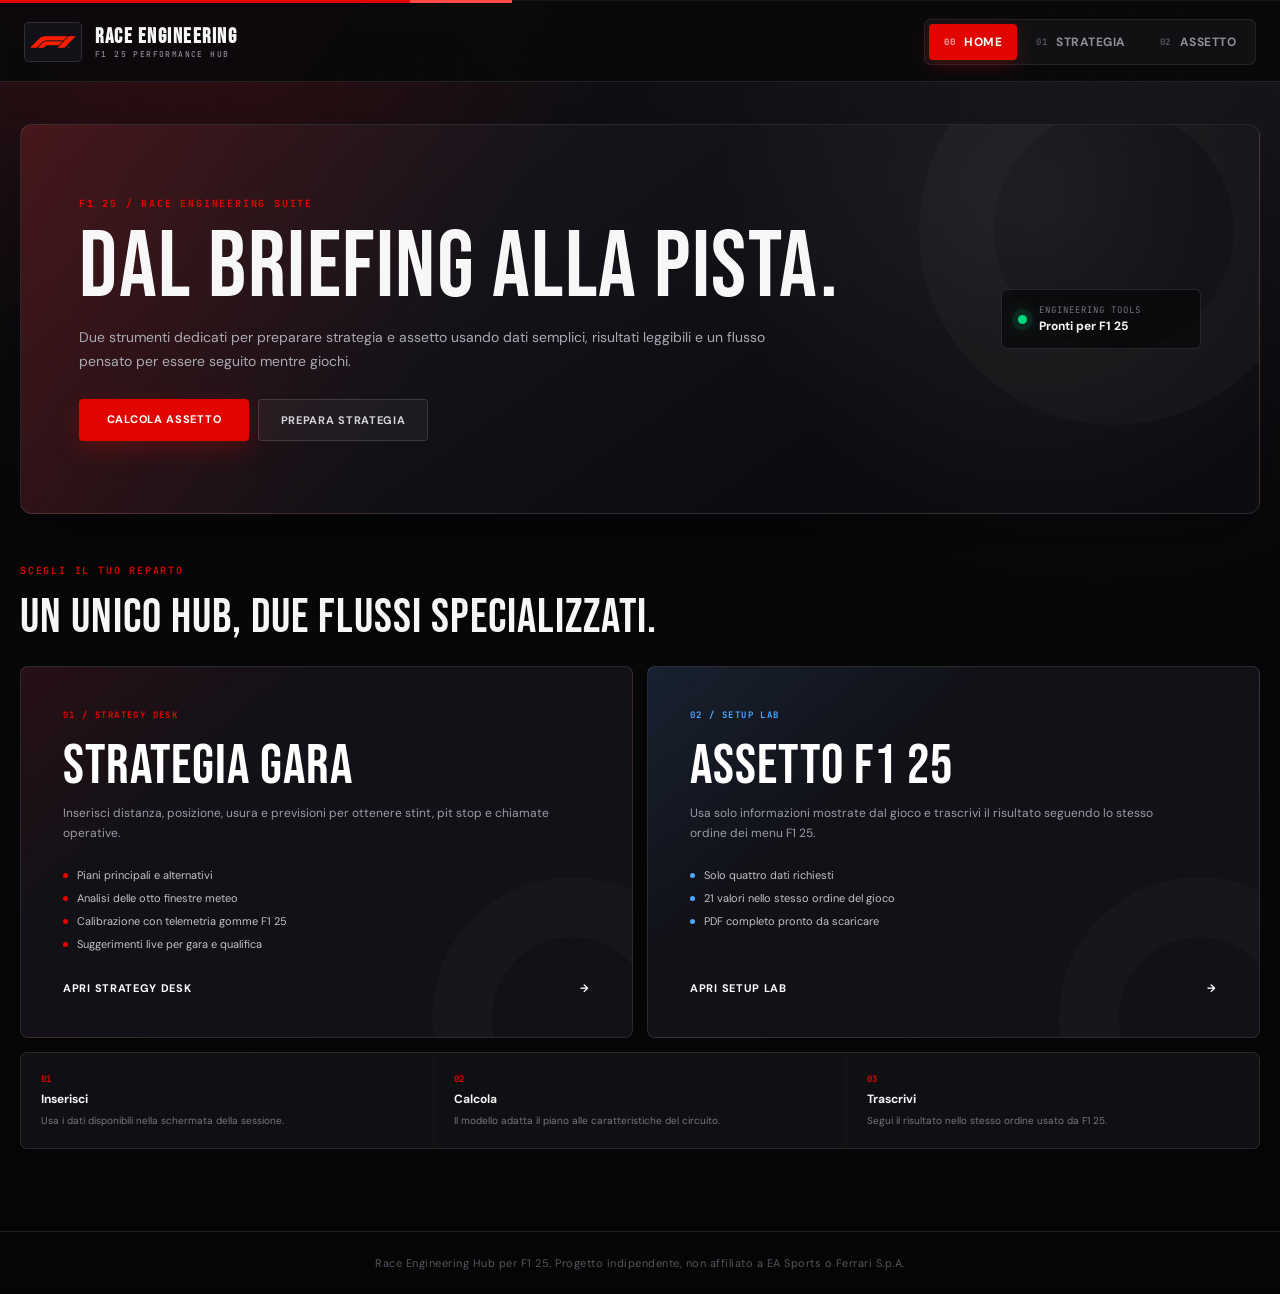
==== commit df182010: "Rank best strategies and add setup PDF" ====
--- a/index.html
+++ b/index.html
@@ -67,7 +67,7 @@
         <ul>
           <li>Solo quattro dati richiesti</li>
           <li>21 valori nello stesso ordine del gioco</li>
-          <li>Modalità trascrizione rapida</li>
+          <li>PDF completo pronto da scaricare</li>
         </ul>
         <strong class="tool-cta">Apri Setup Lab <span>→</span></strong>
       </a>
--- a/style.css
+++ b/style.css
@@ -1375,7 +1375,7 @@
   font-size: 11px;
 }
 
-.copy-button {
+.download-button {
   padding: 11px 15px;
   background: rgba(255,255,255,0.045);
   border: 1px solid rgba(255,255,255,0.14);
@@ -1389,7 +1389,7 @@
   text-transform: uppercase;
 }
 
-.copy-button:hover {
+.download-button:hover {
   background: rgba(255,255,255,0.09);
 }
 
@@ -1895,7 +1895,7 @@
     flex-direction: column;
   }
 
-  .copy-button {
+  .download-button {
     width: 100%;
   }
 
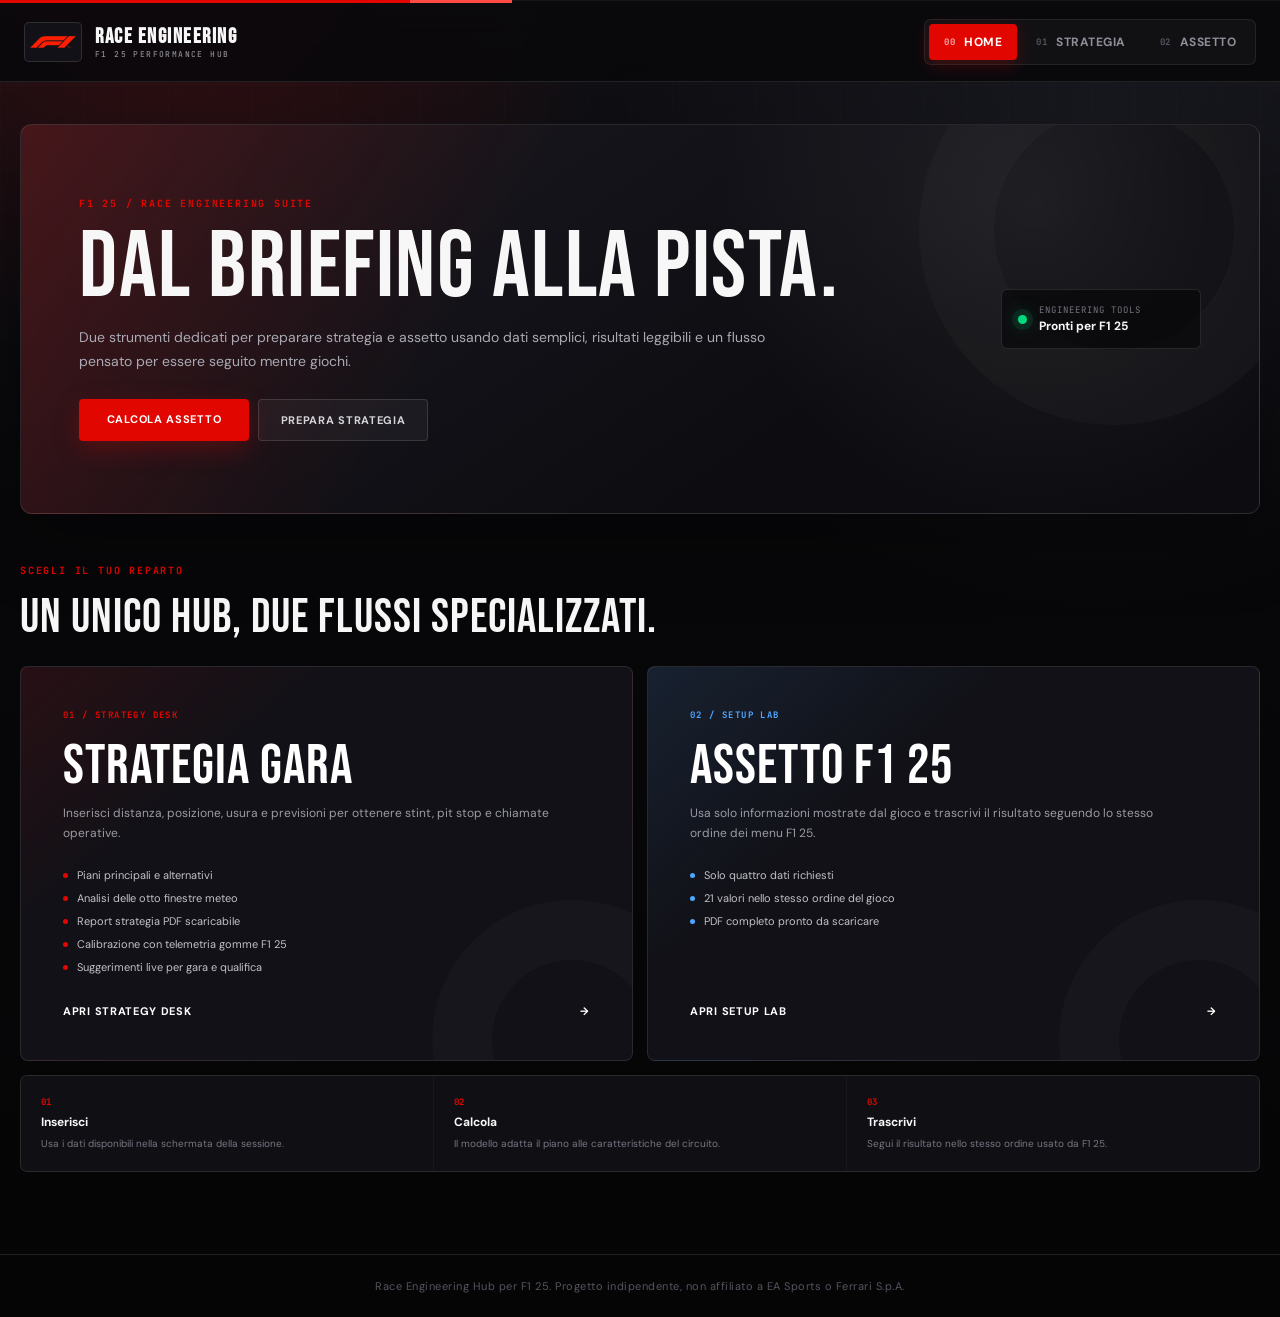
==== commit 8c69b6d3: "Add downloadable strategy PDF report" ====
--- a/index.html
+++ b/index.html
@@ -9,7 +9,7 @@
   <link rel="preconnect" href="https://fonts.gstatic.com" crossorigin>
   <link href="https://fonts.googleapis.com/css2?family=Bebas+Neue&family=DM+Sans:wght@300;400;500;600;700&family=JetBrains+Mono:wght@400;600;700&display=swap" rel="stylesheet">
   <link href="style.css" rel="stylesheet">
-  <link rel="icon" type="image/jpeg" href="favicon.jpg">
+  <link rel="icon" type="image/png" href="tdtuduy.png">
 </head>
 <body>
   <header class="site-header">
@@ -54,6 +54,7 @@
         <ul>
           <li>Piani principali e alternativi</li>
           <li>Analisi delle otto finestre meteo</li>
+          <li>Report strategia PDF scaricabile</li>
           <li>Calibrazione con telemetria gomme F1 25</li>
           <li>Suggerimenti live per gara e qualifica</li>
         </ul>
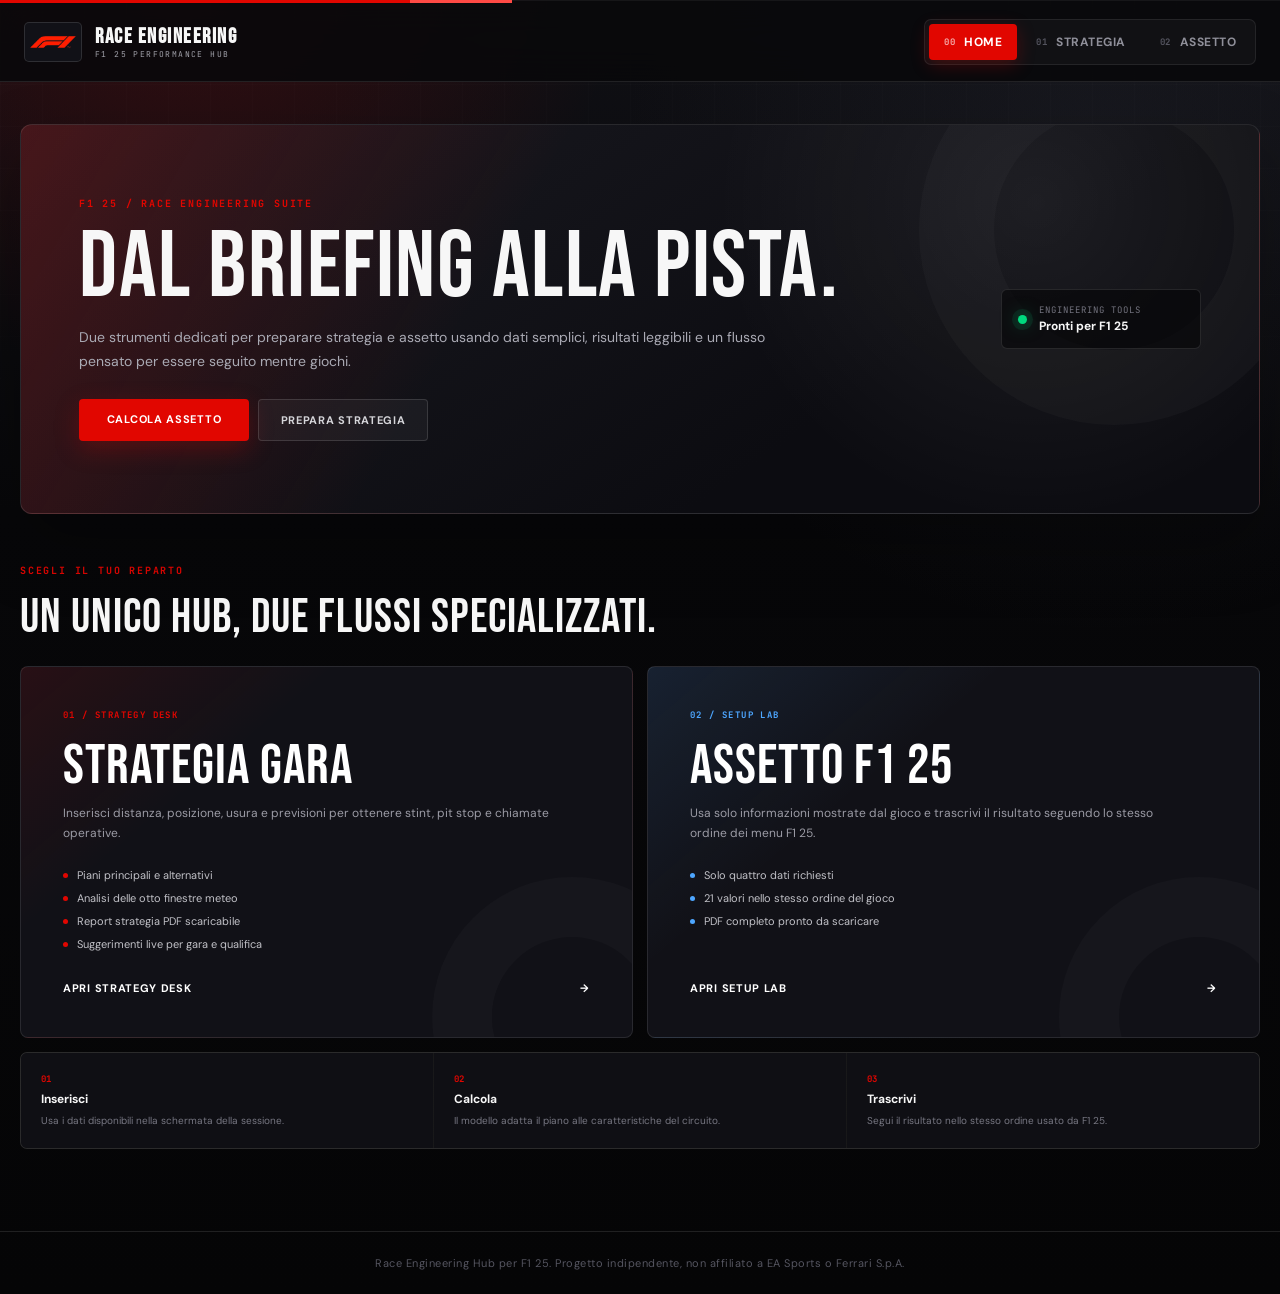
==== commit 3605383b: "Redesign recommended strategy and expose PDF download" ====
--- a/index.html
+++ b/index.html
@@ -55,7 +55,6 @@
           <li>Piani principali e alternativi</li>
           <li>Analisi delle otto finestre meteo</li>
           <li>Report strategia PDF scaricabile</li>
-          <li>Calibrazione con telemetria gomme F1 25</li>
           <li>Suggerimenti live per gara e qualifica</li>
         </ul>
         <strong class="tool-cta">Apri Strategy Desk <span>→</span></strong>
--- a/style.css
+++ b/style.css
@@ -320,6 +320,9 @@
 /* --- CTA BUTTON --- */
 .cta-row {
   margin: 20px 0;
+  display: grid;
+  grid-template-columns: 1.4fr 0.8fr;
+  gap: 10px;
 }
 
 .btn-calculate {
@@ -360,6 +363,48 @@
 }
 
 .btn-calculate:active { transform: scale(0.99); }
+
+.strategy-download-button {
+  min-height: 76px;
+  padding: 16px 24px;
+  display: grid;
+  place-items: center;
+  gap: 2px;
+  background:
+    linear-gradient(135deg, rgba(225,6,0,0.15) 0 18px, transparent 18px),
+    #16161d;
+  border: 1px solid rgba(225,6,0,0.5);
+  border-radius: 7px;
+  color: #fff;
+  cursor: pointer;
+  transition: background 0.2s, border-color 0.2s, opacity 0.2s, transform 0.1s;
+}
+
+.strategy-download-button span {
+  font-family: 'Bebas Neue', sans-serif;
+  font-size: 19px;
+  letter-spacing: 1.5px;
+  text-transform: uppercase;
+}
+
+.strategy-download-button small {
+  color: #9d9da7;
+  font-family: 'DM Sans', sans-serif;
+  font-size: 9px;
+  font-weight: 600;
+  letter-spacing: 0.6px;
+}
+
+.strategy-download-button:not(:disabled):hover {
+  background: #202029;
+  border-color: var(--red);
+  transform: translateY(-1px);
+}
+
+.strategy-download-button:disabled {
+  opacity: 0.42;
+  cursor: not-allowed;
+}
 
 /* --- OUTPUT SECTION --- */
 #output {
@@ -548,6 +593,227 @@
   font-size: 12px !important;
   font-weight: 500 !important;
   line-height: 1.55;
+}
+
+.f1-strategy-card {
+  margin-bottom: 18px;
+  overflow: hidden;
+  background:
+    linear-gradient(120deg, rgba(225,6,0,0.13), transparent 34%),
+    #0a0a0e;
+  border: 1px solid rgba(255,255,255,0.13);
+  border-top: 3px solid var(--red);
+  border-radius: 5px;
+  box-shadow: 0 18px 40px rgba(0,0,0,0.24);
+}
+
+.f1-strategy-card-header {
+  padding: 14px 17px;
+  display: flex;
+  align-items: center;
+  justify-content: space-between;
+  gap: 16px;
+  background: linear-gradient(90deg, rgba(255,255,255,0.045), transparent);
+  border-bottom: 1px solid rgba(255,255,255,0.1);
+}
+
+.f1-strategy-card-header div:first-child {
+  display: grid;
+  gap: 3px;
+}
+
+.f1-strategy-card-header span,
+.f1-strategy-card-footer span,
+.f1-stint-copy small {
+  color: #777782;
+  font-family: 'JetBrains Mono', monospace;
+  font-size: 8px;
+  font-weight: 700;
+  letter-spacing: 0.8px;
+  text-transform: uppercase;
+}
+
+.f1-strategy-card-header strong {
+  color: #fff;
+  font-family: 'Bebas Neue', sans-serif;
+  font-size: 21px;
+  font-weight: 400;
+  letter-spacing: 1px;
+  text-transform: uppercase;
+}
+
+.f1-strategy-status,
+.strategy-report-ready {
+  display: inline-flex;
+  align-items: center;
+  gap: 7px;
+  color: var(--green);
+  font-family: 'JetBrains Mono', monospace;
+  font-size: 8px;
+  font-weight: 700;
+  letter-spacing: 0.5px;
+  text-transform: uppercase;
+}
+
+.f1-strategy-status i,
+.strategy-report-ready i {
+  width: 6px;
+  height: 6px;
+  display: block;
+  background: var(--green);
+  border-radius: 50%;
+  box-shadow: 0 0 10px rgba(0,217,126,0.55);
+}
+
+.f1-strategy-timeline {
+  min-width: 660px;
+  padding: 24px 17px;
+  display: flex;
+  align-items: stretch;
+  gap: 8px;
+  background:
+    linear-gradient(rgba(255,255,255,0.018) 1px, transparent 1px),
+    linear-gradient(90deg, rgba(255,255,255,0.018) 1px, transparent 1px);
+  background-size: 22px 22px;
+}
+
+.f1-strategy-stint {
+  min-width: 104px;
+  min-height: 116px;
+  padding: 12px;
+  display: flex;
+  flex: var(--stint-share) 1 0;
+  align-items: center;
+  gap: 10px;
+  background: #14141a;
+  border: 1px solid rgba(255,255,255,0.1);
+  border-radius: 4px;
+  position: relative;
+}
+
+.f1-strategy-stint::after {
+  content: '';
+  position: absolute;
+  left: 0;
+  right: 0;
+  bottom: 0;
+  height: 3px;
+  background: linear-gradient(90deg, var(--red), transparent);
+}
+
+.f1-tyre-ring {
+  width: 48px;
+  height: 48px;
+  flex: 0 0 auto;
+  display: grid;
+  place-items: center;
+  background: #08080b;
+  border: 7px solid currentColor;
+  border-radius: 50%;
+  box-shadow: inset 0 0 0 2px #2a2a31, 0 5px 16px rgba(0,0,0,0.35);
+}
+
+.f1-tyre-ring span {
+  color: currentColor;
+  font-family: 'JetBrains Mono', monospace;
+  font-size: 13px;
+  font-weight: 700;
+}
+
+.f1-tyre-soft { color: var(--soft-tyre); }
+.f1-tyre-medium { color: var(--medium-tyre); }
+.f1-tyre-hard { color: var(--hard-tyre); }
+.f1-tyre-inter { color: var(--inter-tyre); }
+.f1-tyre-wet { color: var(--wet-tyre); }
+
+.f1-stint-copy {
+  min-width: 0;
+  display: grid;
+  gap: 3px;
+}
+
+.f1-stint-copy strong {
+  overflow: hidden;
+  color: #fff;
+  font-size: 11px;
+  text-overflow: ellipsis;
+  white-space: nowrap;
+}
+
+.f1-stint-copy span {
+  color: #9d9da7;
+  font-family: 'JetBrains Mono', monospace;
+  font-size: 9px;
+}
+
+.f1-pit-marker {
+  width: 43px;
+  flex: 0 0 43px;
+  display: grid;
+  place-content: center;
+  justify-items: center;
+  gap: 4px;
+  color: #fff;
+  position: relative;
+}
+
+.f1-pit-marker::before {
+  content: '';
+  width: 1px;
+  height: 100%;
+  position: absolute;
+  left: 50%;
+  background: rgba(255,255,255,0.25);
+}
+
+.f1-pit-marker i {
+  width: 9px;
+  height: 9px;
+  z-index: 1;
+  background: var(--red);
+  border: 2px solid #fff;
+  border-radius: 50%;
+}
+
+.f1-pit-marker small,
+.f1-pit-marker strong {
+  z-index: 1;
+  padding: 2px 4px;
+  background: #0a0a0e;
+  font-family: 'JetBrains Mono', monospace;
+  font-size: 7px;
+  white-space: nowrap;
+}
+
+.f1-pit-marker small {
+  color: var(--red);
+  text-transform: uppercase;
+}
+
+.f1-strategy-card-footer {
+  padding: 13px 17px;
+  display: grid;
+  grid-template-columns: auto auto 1fr;
+  align-items: center;
+  gap: 22px;
+  border-top: 1px solid rgba(255,255,255,0.08);
+}
+
+.f1-strategy-card-footer div {
+  display: grid;
+  gap: 3px;
+}
+
+.f1-strategy-card-footer strong {
+  color: #fff;
+  font-family: 'JetBrains Mono', monospace;
+  font-size: 10px;
+}
+
+.f1-strategy-card-footer p {
+  color: #898994;
+  font-size: 10px;
+  line-height: 1.45;
 }
 
 /* Forecast row */
@@ -1074,64 +1340,6 @@
   border-radius: 5px;
 }
 
-.telemetry-panel {
-  margin: 20px 0 4px;
-  padding: 18px 20px;
-  display: flex;
-  align-items: center;
-  justify-content: space-between;
-  gap: 20px;
-  background: rgba(77,166,255,0.045);
-  border: 1px solid rgba(77,166,255,0.16);
-  border-radius: 6px;
-}
-
-.telemetry-panel h3 {
-  margin: 5px 0 3px;
-  color: #fff;
-  font-size: 13px;
-}
-
-.telemetry-panel p {
-  color: #80808b;
-  font-size: 10px;
-  line-height: 1.5;
-}
-
-.telemetry-actions {
-  min-width: 245px;
-  display: grid;
-  gap: 8px;
-}
-
-.telemetry-status {
-  display: flex;
-  align-items: center;
-  gap: 8px;
-  color: #9d9da7;
-  font-family: 'JetBrains Mono', monospace;
-  font-size: 9px;
-  font-weight: 700;
-  text-transform: uppercase;
-}
-
-.telemetry-status i {
-  width: 7px;
-  height: 7px;
-  background: var(--yellow);
-  border-radius: 50%;
-  box-shadow: 0 0 10px rgba(245,200,66,0.4);
-}
-
-.telemetry-status.connected {
-  color: var(--green);
-}
-
-.telemetry-status.connected i {
-  background: var(--green);
-  box-shadow: 0 0 10px rgba(0,217,126,0.55);
-}
-
 .model-note p {
   color: #aaaab4;
   font-size: 12px;
@@ -1870,15 +2078,6 @@
     gap: 8px;
   }
 
-  .telemetry-panel {
-    align-items: stretch;
-    flex-direction: column;
-  }
-
-  .telemetry-actions {
-    min-width: 0;
-  }
-
   .strategy-grid,
   .field-row,
   .validation-grid,
@@ -1886,6 +2085,16 @@
     grid-template-columns: 1fr;
   }
 
+  .cta-row,
+  .f1-strategy-card-footer {
+    grid-template-columns: 1fr;
+  }
+
+  .f1-strategy-card-header {
+    align-items: start;
+    flex-direction: column;
+  }
+
   .weather-grid {
     grid-template-columns: repeat(2, minmax(0, 1fr));
   }
